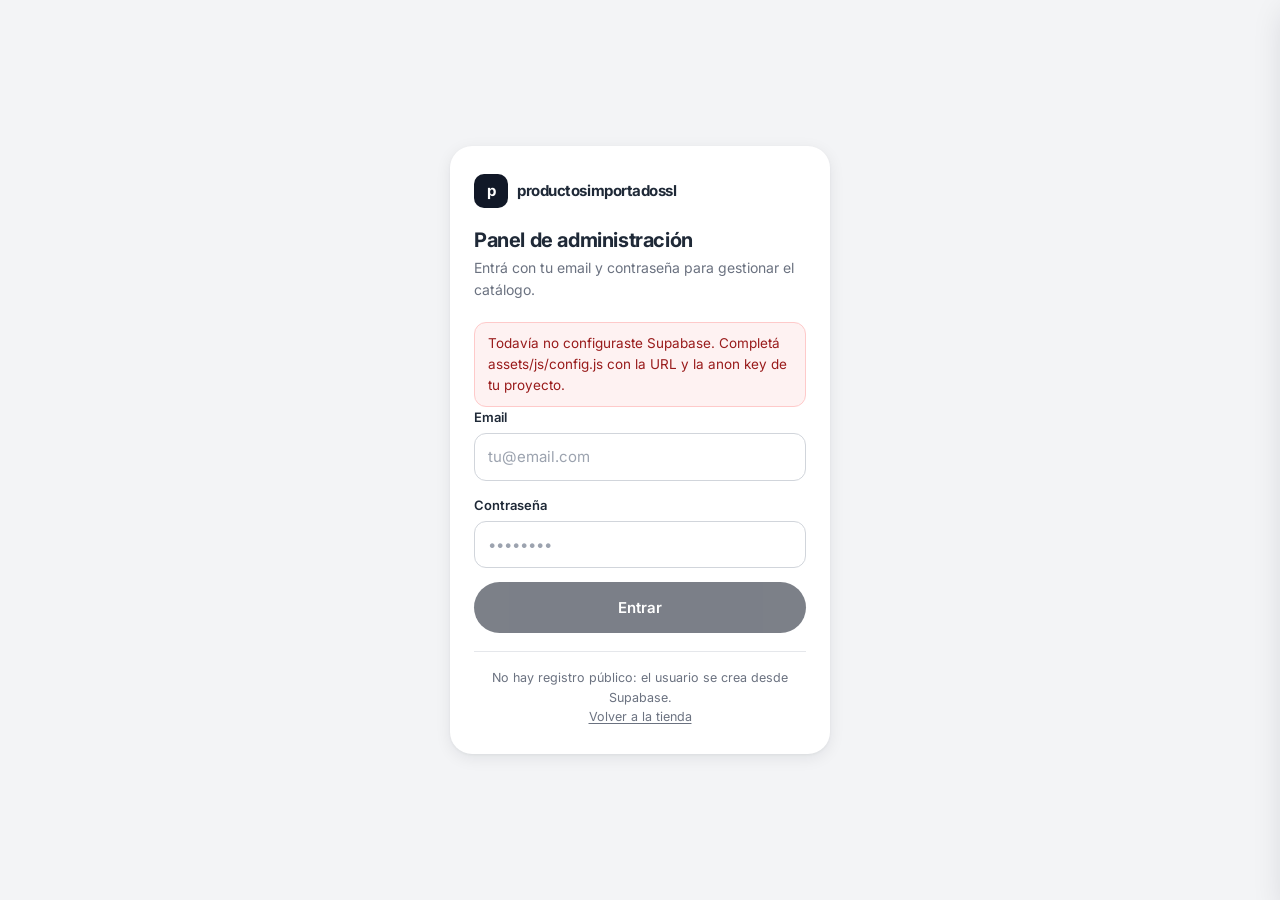
==== admin/index.html @ def45929 "Catálogo de productos con pedidos por WhatsApp y panel de administración Tienda para "productosimpor" ====
<!DOCTYPE html>
<html lang="es">
<head>
<meta charset="UTF-8">
<meta name="viewport" content="width=device-width, initial-scale=1, viewport-fit=cover">
<meta name="theme-color" content="#111827">
<meta name="robots" content="noindex, nofollow">

<title>Panel · productosimportadossl</title>
<meta name="description" content="Panel de administración del catálogo.">

<link rel="icon" href="../assets/img/favicon.svg" type="image/svg+xml">
<link rel="preconnect" href="https://fonts.googleapis.com">
<link rel="preconnect" href="https://fonts.gstatic.com" crossorigin>
<link href="https://fonts.googleapis.com/css2?family=Inter:wght@400;500;600;700&display=swap" rel="stylesheet">

<link rel="stylesheet" href="../assets/css/base.css">
<link rel="stylesheet" href="../assets/css/admin.css">
</head>
<body class="admin">

<!-- ======================= LOGIN ======================= -->
<section class="login" id="pantalla-login">
  <div class="login__caja">
    <div class="login__marca">
      <span class="logo__marca" aria-hidden="true">p</span>
      productosimportadossl
    </div>

    <h1>Panel de administración</h1>
    <p class="login__sub">Entrá con tu email y contraseña para gestionar el catálogo.</p>

    <div class="login__error oculto" id="login-error" role="alert"></div>

    <form id="form-login" novalidate>
      <div class="campo">
        <label class="campo__etiqueta" for="login-email">Email</label>
        <input class="entrada" id="login-email" type="email" autocomplete="username"
               inputmode="email" required placeholder="tu@email.com">
      </div>
      <div class="campo">
        <label class="campo__etiqueta" for="login-clave">Contraseña</label>
        <input class="entrada" id="login-clave" type="password" autocomplete="current-password"
               required placeholder="••••••••">
      </div>
      <button class="btn btn--principal btn--bloque btn--grande" type="submit" id="login-btn">
        Entrar
      </button>
    </form>

    <p class="login__pie">
      No hay registro público: el usuario se crea desde Supabase.<br>
      <a href="../">Volver a la tienda</a>
    </p>
  </div>
</section>

<!-- ======================= PANEL ======================= -->
<div class="oculto" id="pantalla-panel">

  <header class="panel-header">
    <div class="contenedor">
      <div class="panel-header__fila">
        <div class="panel-header__marca">
          <span class="logo__marca" aria-hidden="true">p</span>
          <span class="texto">Panel</span>
        </div>
        <span class="panel-header__usuario" id="usuario-actual"></span>
        <a class="btn btn--secundario btn--chico" href="../" target="_blank" rel="noopener">Ver tienda</a>
        <button class="btn btn--fantasma btn--chico" id="btn-salir">Salir</button>
      </div>

      <nav class="pestanias" role="tablist" aria-label="Secciones del panel">
        <button class="pestania" role="tab" data-vista="productos" aria-selected="true">Productos</button>
        <button class="pestania" role="tab" data-vista="categorias" aria-selected="false">Categorías</button>
      </nav>
    </div>
  </header>

  <!-- ---------- Vista: productos ---------- -->
  <main class="panel" id="vista-productos">
    <div class="contenedor">

      <div class="metricas" id="metricas"></div>

      <div class="panel__cabecera">
        <div>
          <h1>Productos</h1>
          <p id="conteo-productos">—</p>
        </div>
        <button class="btn btn--principal" id="btn-nuevo">
          <svg width="16" height="16" viewBox="0 0 24 24" fill="none" stroke="currentColor" stroke-width="2.4" stroke-linecap="round" aria-hidden="true"><path d="M12 5v14M5 12h14"></path></svg>
          Nuevo producto
        </button>
      </div>

      <div class="filtros-admin">
        <input class="entrada" id="admin-buscador" type="search" placeholder="Buscar por nombre, categoría o etiqueta…" autocomplete="off">
        <select class="entrada" id="admin-categoria">
          <option value="todas">Todas las categorías</option>
        </select>
      </div>

      <div class="lista-admin" id="lista-productos" aria-live="polite"></div>
    </div>
  </main>

  <!-- ---------- Vista: categorías ---------- -->
  <main class="panel oculto" id="vista-categorias">
    <div class="contenedor">
      <div class="panel__cabecera">
        <div>
          <h1>Categorías</h1>
          <p>Las categorías se muestran en la tienda en este orden.</p>
        </div>
      </div>

      <div class="tarjeta-panel">
        <form class="forma-categoria" id="form-categoria">
          <input class="entrada" id="categoria-nueva" type="text" placeholder="Nombre de la categoría" required>
          <button class="btn btn--principal" type="submit">Agregar</button>
        </form>
        <div class="categorias-lista" id="lista-categorias" aria-live="polite"></div>
      </div>
    </div>
  </main>
</div>

<!-- ======================= HOJA: FORMULARIO DE PRODUCTO ======================= -->
<div class="fondo-panel" id="fondo-panel"></div>

<section class="hoja" id="hoja-producto" role="dialog" aria-modal="true" aria-labelledby="hoja-titulo" aria-hidden="true">
  <div class="hoja__cabecera">
    <h2 id="hoja-titulo">Nuevo producto</h2>
    <button class="btn btn--fantasma" id="cerrar-hoja" aria-label="Cerrar">
      <svg width="20" height="20" viewBox="0 0 24 24" fill="none" stroke="currentColor" stroke-width="2.2" stroke-linecap="round" aria-hidden="true"><path d="M18 6 6 18M6 6l12 12"></path></svg>
    </button>
  </div>

  <form class="hoja__cuerpo" id="form-producto" novalidate>
    <div class="campo">
      <label class="campo__etiqueta" for="p-nombre">Nombre *</label>
      <input class="entrada" id="p-nombre" type="text" required placeholder="Ej: Funda silicona premium">
    </div>

    <div class="campo">
      <label class="campo__etiqueta" for="p-categoria">Categoría *</label>
      <select class="entrada" id="p-categoria" required></select>
      <span class="campo__ayuda">Las categorías se administran en la pestaña "Categorías".</span>
    </div>

    <div class="fila-doble">
      <div class="campo">
        <label class="campo__etiqueta" for="p-precio">Precio (ARS) *</label>
        <input class="entrada" id="p-precio" type="number" min="0" step="1" required
               inputmode="numeric" placeholder="12500">
      </div>
      <div class="campo">
        <label class="campo__etiqueta" for="p-precio-anterior">Precio anterior</label>
        <input class="entrada" id="p-precio-anterior" type="number" min="0" step="1"
               inputmode="numeric" placeholder="Opcional">
      </div>
    </div>

    <div class="campo">
      <label class="campo__etiqueta" for="p-descripcion">Descripción</label>
      <textarea class="entrada" id="p-descripcion" rows="4"
                placeholder="Contá qué incluye, materiales, medidas…"></textarea>
    </div>

    <div class="campo">
      <span class="campo__etiqueta">Fotos</span>
      <div class="fotos" id="p-fotos"></div>
      <input type="file" id="p-archivo" accept="image/*" multiple class="oculto">
      <span class="campo__ayuda">La primera foto es la que se ve en el catálogo. Podés subir varias desde el celular.</span>
    </div>

    <div class="campo">
      <label class="campo__etiqueta" for="p-variantes">Variantes</label>
      <input class="entrada" id="p-variantes" type="text"
             placeholder="iPhone 15, iPhone 14, Samsung A54">
      <span class="campo__ayuda">Separalas con comas. Ej: modelos de celular, ml de perfume, colores.</span>
    </div>

    <div class="campo">
      <label class="campo__etiqueta" for="p-etiqueta">Etiqueta</label>
      <select class="entrada" id="p-etiqueta">
        <option value="">Sin etiqueta</option>
        <option value="Importado">Importado</option>
        <option value="Nuevo">Nuevo</option>
        <option value="Oferta">Oferta</option>
        <option value="Más vendido">Más vendido</option>
      </select>
    </div>

    <div class="grupo-interruptores">
      <label class="interruptor"><input type="checkbox" id="p-stock" checked> Hay stock</label>
      <label class="interruptor"><input type="checkbox" id="p-activo" checked> Visible</label>
      <label class="interruptor"><input type="checkbox" id="p-destacado"> Destacado</label>
    </div>
  </form>

  <div class="hoja__pie">
    <button class="btn btn--secundario" id="hoja-cancelar" type="button">Cancelar</button>
    <button class="btn btn--principal" id="hoja-guardar" type="button">Guardar</button>
  </div>
</section>

<!-- ======================= CONFIRMAR BORRADO ======================= -->
<div class="confirmar" id="confirmar" role="dialog" aria-modal="true" aria-labelledby="confirmar-titulo" aria-hidden="true">
  <h3 id="confirmar-titulo">¿Borrar producto?</h3>
  <p id="confirmar-texto">Esta acción no se puede deshacer.</p>
  <div class="confirmar__acciones">
    <button class="btn btn--secundario" id="confirmar-no" type="button">Cancelar</button>
    <button class="btn btn--peligro" id="confirmar-si" type="button">Borrar</button>
  </div>
</div>

<script type="module" src="../assets/js/admin.js"></script>
</body>
</html>
---- assets/css/base.css ----
/* ============================================================================
   Base compartida entre el sitio público y el panel de administración
   ============================================================================ */

:root {
  /* Colores */
  --fondo:            #F3F4F6;
  --tarjeta:          #FFFFFF;
  --texto:            #1F2937;
  --texto-suave:      #6B7280;
  --borde:            #E5E7EB;
  --borde-fuerte:     #D1D5DB;
  --grafito:          #111827;
  --grafito-hover:    #1F2937;
  --whatsapp:         #25D366;
  --whatsapp-hover:   #1EBE5A;
  --oferta:           #DC2626;
  --oferta-suave:     #FEF2F2;
  --ok:               #059669;

  /* Formas y sombras */
  --r-sm: 8px;
  --r-md: 12px;
  --r-lg: 16px;
  --r-xl: 22px;
  --r-full: 999px;
  --sombra-suave: 0 1px 2px rgba(17, 24, 39, .04), 0 2px 8px rgba(17, 24, 39, .06);
  --sombra-media: 0 4px 16px rgba(17, 24, 39, .08), 0 1px 3px rgba(17, 24, 39, .05);
  --sombra-alta:  0 12px 32px rgba(17, 24, 39, .14), 0 2px 8px rgba(17, 24, 39, .08);

  /* Medidas */
  --ancho: 1180px;
  --alto-header: 62px;
  --transicion: 180ms cubic-bezier(.4, 0, .2, 1);
}

*, *::before, *::after { box-sizing: border-box; }

* { margin: 0; padding: 0; }

html {
  -webkit-text-size-adjust: 100%;
  scroll-behavior: smooth;
  scroll-padding-top: calc(var(--alto-header) + 12px);
}

body {
  font-family: 'Inter', system-ui, -apple-system, 'Segoe UI', Roboto, sans-serif;
  background: var(--fondo);
  color: var(--texto);
  font-size: 15px;
  line-height: 1.55;
  -webkit-font-smoothing: antialiased;
  overflow-x: hidden;
}

body.sin-scroll { overflow: hidden; }

img { display: block; max-width: 100%; height: auto; }
button, input, select, textarea { font: inherit; color: inherit; }
button { background: none; border: 0; cursor: pointer; }
a { color: inherit; text-decoration: none; }
ul, ol { list-style: none; }

h1, h2, h3, h4 { line-height: 1.22; font-weight: 700; letter-spacing: -.02em; }

:focus-visible {
  outline: 2px solid var(--grafito);
  outline-offset: 2px;
  border-radius: 4px;
}

.contenedor {
  width: 100%;
  max-width: var(--ancho);
  margin-inline: auto;
  padding-inline: 16px;
}

.solo-lectores {
  position: absolute;
  width: 1px; height: 1px;
  overflow: hidden;
  clip: rect(0 0 0 0);
  white-space: nowrap;
}

/* --- Botones -------------------------------------------------------------- */

.btn {
  display: inline-flex;
  align-items: center;
  justify-content: center;
  gap: 8px;
  padding: 11px 18px;
  border-radius: var(--r-full);
  font-size: 14px;
  font-weight: 600;
  white-space: nowrap;
  transition: background var(--transicion), color var(--transicion),
              transform var(--transicion), box-shadow var(--transicion), opacity var(--transicion);
}

.btn:active { transform: scale(.975); }
.btn:disabled { opacity: .55; cursor: not-allowed; transform: none; }

.btn--principal { background: var(--grafito); color: #fff; }
.btn--principal:hover:not(:disabled) { background: var(--grafito-hover); box-shadow: var(--sombra-media); }

.btn--secundario {
  background: var(--tarjeta);
  color: var(--texto);
  border: 1px solid var(--borde-fuerte);
}
.btn--secundario:hover:not(:disabled) { background: #FAFAFB; border-color: var(--texto-suave); }

.btn--whatsapp { background: var(--whatsapp); color: #fff; }
.btn--whatsapp:hover:not(:disabled) { background: var(--whatsapp-hover); box-shadow: 0 4px 16px rgba(37, 211, 102, .32); }

.btn--peligro { background: var(--oferta); color: #fff; }
.btn--peligro:hover:not(:disabled) { background: #B91C1C; }

.btn--fantasma { color: var(--texto-suave); padding: 8px 12px; }
.btn--fantasma:hover:not(:disabled) { background: rgba(17, 24, 39, .06); color: var(--texto); }

.btn--bloque { width: 100%; }
.btn--chico { padding: 8px 14px; font-size: 13px; }
.btn--grande { padding: 14px 26px; font-size: 15px; border-radius: var(--r-full); }

/* --- Formularios ---------------------------------------------------------- */

.campo { display: flex; flex-direction: column; gap: 6px; }

.campo__etiqueta {
  font-size: 13px;
  font-weight: 600;
  color: var(--texto);
}

.campo__ayuda { font-size: 12px; color: var(--texto-suave); }

.entrada {
  width: 100%;
  padding: 11px 13px;
  background: var(--tarjeta);
  border: 1px solid var(--borde-fuerte);
  border-radius: var(--r-md);
  font-size: 15px; /* 16px o más evita el zoom automático en iOS; 15px + el meta viewport alcanza */
  transition: border-color var(--transicion), box-shadow var(--transicion);
}
.entrada::placeholder { color: #9CA3AF; }
.entrada:focus {
  outline: none;
  border-color: var(--grafito);
  box-shadow: 0 0 0 3px rgba(17, 24, 39, .08);
}
textarea.entrada { resize: vertical; min-height: 96px; line-height: 1.5; }
select.entrada {
  appearance: none;
  background-image: url("data:image/svg+xml;charset=utf-8,%3Csvg xmlns='http://www.w3.org/2000/svg' viewBox='0 0 16 16' fill='%236B7280'%3E%3Cpath d='M4.2 6.2a1 1 0 0 1 1.4 0L8 8.6l2.4-2.4a1 1 0 1 1 1.4 1.4l-3.1 3.1a1 1 0 0 1-1.4 0L4.2 7.6a1 1 0 0 1 0-1.4z'/%3E%3C/svg%3E");
  background-repeat: no-repeat;
  background-position: right 11px center;
  padding-right: 36px;
}

.interruptor { display: inline-flex; align-items: center; gap: 9px; cursor: pointer; font-size: 14px; }
.interruptor input { width: 18px; height: 18px; accent-color: var(--grafito); cursor: pointer; }

/* --- Etiquetas ------------------------------------------------------------ */

.etiqueta {
  display: inline-flex;
  align-items: center;
  padding: 3px 9px;
  border-radius: var(--r-full);
  background: rgba(17, 24, 39, .82);
  color: #fff;
  font-size: 11px;
  font-weight: 600;
  letter-spacing: .01em;
  backdrop-filter: blur(4px);
}
.etiqueta--oferta { background: var(--oferta); }
.etiqueta--neutra { background: var(--borde); color: var(--texto-suave); backdrop-filter: none; }
.etiqueta--ok { background: rgba(5, 150, 105, .12); color: var(--ok); backdrop-filter: none; }

/* --- Avisos --------------------------------------------------------------- */

.avisos {
  position: fixed;
  top: calc(var(--alto-header) + 10px);
  right: 12px;
  left: 12px;
  z-index: 300;
  display: flex;
  flex-direction: column;
  align-items: flex-end;
  gap: 8px;
  pointer-events: none;
}

.aviso {
  max-width: 340px;
  padding: 11px 16px;
  border-radius: var(--r-md);
  background: var(--grafito);
  color: #fff;
  font-size: 14px;
  font-weight: 500;
  box-shadow: var(--sombra-alta);
  opacity: 1;
  transform: translateY(0);
  transition: opacity 240ms ease, transform 240ms ease;
  animation: aviso-entra 240ms cubic-bezier(.2, .8, .2, 1);
}
.aviso--error { background: var(--oferta); }
.aviso--saliendo { opacity: 0; transform: translateY(-8px); }

@keyframes aviso-entra {
  from { opacity: 0; transform: translateY(-10px) scale(.97); }
  to   { opacity: 1; transform: translateY(0) scale(1); }
}

/* --- Estados vacíos y carga ---------------------------------------------- */

.vacio {
  padding: 48px 20px;
  text-align: center;
  color: var(--texto-suave);
  background: var(--tarjeta);
  border: 1px dashed var(--borde-fuerte);
  border-radius: var(--r-lg);
}
.vacio strong { display: block; color: var(--texto); font-size: 16px; margin-bottom: 4px; }

.esqueleto {
  background: linear-gradient(100deg, #EEF0F3 30%, #F7F8F9 50%, #EEF0F3 70%);
  background-size: 220% 100%;
  animation: brillo 1.2s infinite linear;
  border-radius: var(--r-md);
}
@keyframes brillo {
  from { background-position: 120% 0; }
  to   { background-position: -20% 0; }
}

.girando { animation: girar .8s linear infinite; }
@keyframes girar { to { transform: rotate(360deg); } }

/* --- Aparición suave ----------------------------------------------------- */

.aparece {
  opacity: 0;
  transform: translateY(14px);
  transition: opacity 520ms ease, transform 520ms cubic-bezier(.2, .8, .2, 1);
}
.aparece.visible { opacity: 1; transform: none; }

@media (prefers-reduced-motion: reduce) {
  html { scroll-behavior: auto; }
  *, *::before, *::after {
    animation-duration: .01ms !important;
    animation-iteration-count: 1 !important;
    transition-duration: .01ms !important;
  }
  .aparece { opacity: 1; transform: none; }
}
---- assets/css/admin.css ----
/* ============================================================================
   Panel de administración — pensado para usar desde el celular
   ============================================================================ */

body.admin { background: var(--fondo); padding-bottom: env(safe-area-inset-bottom); }

/* --- Pantalla de login --------------------------------------------------- */

.login {
  min-height: 100vh;
  min-height: 100dvh;
  display: grid;
  place-items: center;
  padding: 24px 16px;
}

.login__caja {
  width: 100%;
  max-width: 380px;
  padding: 28px 24px;
  background: var(--tarjeta);
  border-radius: var(--r-xl);
  box-shadow: var(--sombra-media);
}

.login__marca {
  display: flex;
  align-items: center;
  gap: 9px;
  margin-bottom: 20px;
  font-weight: 700;
  letter-spacing: -.03em;
}
.login__marca .logo__marca {
  width: 34px; height: 34px;
  display: grid; place-items: center;
  border-radius: 10px;
  background: var(--grafito);
  color: #fff;
  font-size: 15px;
}

.login h1 { font-size: 20px; margin-bottom: 5px; }
.login__sub { color: var(--texto-suave); font-size: 14px; margin-bottom: 22px; }

.login form { display: flex; flex-direction: column; gap: 14px; }

.login__error {
  padding: 10px 13px;
  border-radius: var(--r-md);
  background: var(--oferta-suave);
  border: 1px solid #FECACA;
  color: #991B1B;
  font-size: 13.5px;
}

.login__pie {
  margin-top: 18px;
  padding-top: 16px;
  border-top: 1px solid var(--borde);
  font-size: 12.5px;
  color: var(--texto-suave);
  text-align: center;
}
.login__pie a { text-decoration: underline; text-underline-offset: 2px; }

/* --- Cabecera del panel -------------------------------------------------- */

.panel-header {
  position: sticky;
  top: 0;
  z-index: 100;
  background: rgba(255, 255, 255, .92);
  backdrop-filter: blur(14px);
  border-bottom: 1px solid var(--borde);
}

.panel-header__fila {
  display: flex;
  align-items: center;
  gap: 10px;
  padding: 11px 0;
}

.panel-header__marca {
  display: flex;
  align-items: center;
  gap: 8px;
  font-size: 14px;
  font-weight: 700;
  letter-spacing: -.02em;
  margin-right: auto;
  min-width: 0;
}
.panel-header__marca .logo__marca {
  width: 28px; height: 28px;
  display: grid; place-items: center;
  border-radius: 8px;
  background: var(--grafito);
  color: #fff;
  font-size: 13px;
  flex-shrink: 0;
}
.panel-header__marca span.texto {
  overflow: hidden;
  text-overflow: ellipsis;
  white-space: nowrap;
}

.panel-header__usuario {
  display: none;
  font-size: 12.5px;
  color: var(--texto-suave);
}
@media (min-width: 620px) { .panel-header__usuario { display: block; } }

/* --- Pestañas ------------------------------------------------------------ */

.pestanias {
  display: flex;
  gap: 4px;
  padding-bottom: 9px;
  overflow-x: auto;
  scrollbar-width: none;
}
.pestanias::-webkit-scrollbar { display: none; }

.pestania {
  flex-shrink: 0;
  padding: 8px 15px;
  border-radius: var(--r-full);
  font-size: 13.5px;
  font-weight: 600;
  color: var(--texto-suave);
  transition: all var(--transicion);
}
.pestania:hover { background: rgba(17, 24, 39, .05); color: var(--texto); }
.pestania[aria-selected="true"] { background: var(--grafito); color: #fff; }

/* --- Contenido ----------------------------------------------------------- */

.panel { padding: 16px 0 60px; }

.panel__cabecera {
  display: flex;
  align-items: center;
  justify-content: space-between;
  gap: 12px;
  flex-wrap: wrap;
  margin-bottom: 14px;
}
.panel__cabecera h1 { font-size: 19px; }
.panel__cabecera p { font-size: 13px; color: var(--texto-suave); }

.tarjeta-panel {
  background: var(--tarjeta);
  border-radius: var(--r-lg);
  box-shadow: var(--sombra-suave);
  padding: 16px;
}

.filtros-admin {
  display: grid;
  gap: 9px;
  grid-template-columns: 1fr;
  margin-bottom: 14px;
}
@media (min-width: 620px) { .filtros-admin { grid-template-columns: 2fr 1fr; } }

/* --- Métricas ------------------------------------------------------------ */

.metricas {
  display: grid;
  grid-template-columns: repeat(2, 1fr);
  gap: 9px;
  margin-bottom: 16px;
}
@media (min-width: 620px) { .metricas { grid-template-columns: repeat(4, 1fr); } }

.metrica {
  padding: 13px 15px;
  background: var(--tarjeta);
  border-radius: var(--r-md);
  box-shadow: var(--sombra-suave);
}
.metrica__valor { font-size: 22px; font-weight: 700; letter-spacing: -.03em; }
.metrica__nombre { font-size: 12px; color: var(--texto-suave); }

/* --- Lista de productos -------------------------------------------------- */

.lista-admin { display: flex; flex-direction: column; gap: 10px; }

.fila {
  display: grid;
  grid-template-columns: 58px 1fr;
  gap: 12px;
  padding: 12px;
  background: var(--tarjeta);
  border-radius: var(--r-lg);
  box-shadow: var(--sombra-suave);
  transition: box-shadow var(--transicion), opacity var(--transicion);
}
.fila:hover { box-shadow: var(--sombra-media); }
.fila.inactiva { opacity: .62; }

.fila__foto {
  width: 58px; height: 58px;
  border-radius: var(--r-md);
  overflow: hidden;
  background: #EEF0F3;
  position: relative;
}
.fila__foto img { width: 100%; height: 100%; object-fit: cover; }
.fila__foto .cuantas {
  position: absolute;
  bottom: 2px; right: 2px;
  padding: 0 4px;
  border-radius: 5px;
  background: rgba(17, 24, 39, .8);
  color: #fff;
  font-size: 10px;
  font-weight: 600;
}

.fila__datos { min-width: 0; display: flex; flex-direction: column; gap: 6px; }

.fila__titulo {
  display: flex;
  align-items: baseline;
  gap: 8px;
  flex-wrap: wrap;
}
.fila__nombre { font-size: 14.5px; font-weight: 600; line-height: 1.3; }
.fila__categoria { font-size: 12px; color: var(--texto-suave); }

.fila__precio { font-size: 14px; font-weight: 700; }
.fila__precio s { color: var(--texto-suave); font-weight: 400; font-size: 12.5px; margin-left: 6px; }

.fila__marcas { display: flex; gap: 5px; flex-wrap: wrap; }

.fila__acciones {
  display: flex;
  gap: 6px;
  flex-wrap: wrap;
  margin-top: 4px;
}

.mini {
  display: inline-flex;
  align-items: center;
  gap: 5px;
  padding: 6px 11px;
  border-radius: var(--r-full);
  border: 1px solid var(--borde-fuerte);
  background: var(--tarjeta);
  font-size: 12.5px;
  font-weight: 600;
  color: var(--texto-suave);
  transition: all var(--transicion);
}
.mini:hover { border-color: var(--texto-suave); color: var(--texto); }
.mini:active { transform: scale(.96); }
.mini[aria-pressed="true"] {
  background: var(--grafito);
  border-color: var(--grafito);
  color: #fff;
}
.mini--editar { border-color: var(--grafito); color: var(--grafito); }
.mini--editar:hover { background: var(--grafito); color: #fff; }
.mini--borrar:hover { border-color: var(--oferta); color: var(--oferta); background: var(--oferta-suave); }
.mini:disabled { opacity: .5; cursor: progress; }

/* --- Formulario de producto (hoja lateral / inferior) ------------------- */

.hoja {
  position: fixed;
  z-index: 210;
  left: 0; right: 0; bottom: 0;
  max-height: 94vh;
  max-height: 94dvh;
  display: flex;
  flex-direction: column;
  background: var(--tarjeta);
  border-radius: var(--r-xl) var(--r-xl) 0 0;
  box-shadow: var(--sombra-alta);
  transform: translateY(100%);
  transition: transform 300ms cubic-bezier(.2, .8, .2, 1);
}
.hoja.abierta { transform: translateY(0); }

.hoja__cabecera {
  display: flex;
  align-items: center;
  justify-content: space-between;
  gap: 10px;
  padding: 14px 16px;
  border-bottom: 1px solid var(--borde);
}
.hoja__cabecera h2 { font-size: 17px; }

.hoja__cuerpo {
  flex: 1;
  overflow-y: auto;
  -webkit-overflow-scrolling: touch;
  padding: 16px;
  display: flex;
  flex-direction: column;
  gap: 15px;
}

.hoja__pie {
  display: flex;
  gap: 9px;
  padding: 12px 16px calc(12px + env(safe-area-inset-bottom));
  border-top: 1px solid var(--borde);
  background: var(--tarjeta);
}
.hoja__pie .btn { flex: 1; }

@media (min-width: 760px) {
  .hoja {
    top: 0; bottom: 0; right: 0; left: auto;
    width: min(560px, 100vw);
    max-height: none;
    border-radius: 0;
    transform: translateX(101%);
  }
  .hoja.abierta { transform: translateX(0); }
}

.fila-doble {
  display: grid;
  grid-template-columns: 1fr 1fr;
  gap: 11px;
}

.grupo-interruptores {
  display: grid;
  grid-template-columns: 1fr 1fr;
  gap: 9px;
  padding: 13px;
  background: var(--fondo);
  border-radius: var(--r-md);
}

/* --- Subida de fotos ----------------------------------------------------- */

.fotos {
  display: grid;
  grid-template-columns: repeat(auto-fill, minmax(84px, 1fr));
  gap: 9px;
}

.foto {
  position: relative;
  aspect-ratio: 1;
  border-radius: var(--r-md);
  overflow: hidden;
  background: #EEF0F3;
  border: 1px solid var(--borde);
}
.foto img { width: 100%; height: 100%; object-fit: cover; }

.foto__borrar {
  position: absolute;
  top: 4px; right: 4px;
  display: grid;
  place-items: center;
  width: 23px; height: 23px;
  border-radius: var(--r-full);
  background: rgba(17, 24, 39, .78);
  color: #fff;
  transition: background var(--transicion);
}
.foto__borrar:hover { background: var(--oferta); }

.foto__principal {
  position: absolute;
  bottom: 4px; left: 4px;
  padding: 1px 6px;
  border-radius: 5px;
  background: rgba(17, 24, 39, .8);
  color: #fff;
  font-size: 9.5px;
  font-weight: 700;
  letter-spacing: .02em;
}

.foto--subiendo { display: grid; place-items: center; color: var(--texto-suave); }

.agregar-foto {
  display: grid;
  place-items: center;
  gap: 4px;
  aspect-ratio: 1;
  border: 2px dashed var(--borde-fuerte);
  border-radius: var(--r-md);
  color: var(--texto-suave);
  font-size: 11.5px;
  font-weight: 600;
  text-align: center;
  transition: all var(--transicion);
  cursor: pointer;
}
.agregar-foto:hover { border-color: var(--grafito); color: var(--grafito); background: rgba(17, 24, 39, .03); }

/* --- Categorías ---------------------------------------------------------- */

.categorias-lista { display: flex; flex-direction: column; gap: 8px; }

.categoria-fila {
  display: grid;
  grid-template-columns: auto 1fr auto;
  align-items: center;
  gap: 10px;
  padding: 10px 12px;
  background: var(--tarjeta);
  border-radius: var(--r-md);
  box-shadow: var(--sombra-suave);
}

.categoria-fila__orden {
  display: flex;
  flex-direction: column;
  gap: 2px;
}
.categoria-fila__orden button {
  display: grid;
  place-items: center;
  width: 24px; height: 19px;
  border-radius: 5px;
  color: var(--texto-suave);
  transition: all var(--transicion);
}
.categoria-fila__orden button:hover:not(:disabled) { background: var(--fondo); color: var(--texto); }
.categoria-fila__orden button:disabled { opacity: .3; cursor: default; }

.categoria-fila__nombre { min-width: 0; }
.categoria-fila__nombre strong { font-size: 14.5px; font-weight: 600; display: block; }
.categoria-fila__nombre span { font-size: 12px; color: var(--texto-suave); }
.categoria-fila__nombre input { margin-bottom: 0; }

.categoria-fila__acciones { display: flex; gap: 5px; }

.forma-categoria {
  display: grid;
  grid-template-columns: 1fr auto;
  gap: 9px;
  margin-bottom: 14px;
}

/* --- Confirmación de borrado -------------------------------------------- */

.confirmar {
  position: fixed;
  z-index: 230;
  top: 50%; left: 50%;
  transform: translate(-50%, -48%) scale(.97);
  width: min(360px, calc(100vw - 32px));
  padding: 22px;
  background: var(--tarjeta);
  border-radius: var(--r-lg);
  box-shadow: var(--sombra-alta);
  opacity: 0;
  pointer-events: none;
  transition: opacity 200ms ease, transform 240ms cubic-bezier(.2, .8, .2, 1);
}
.confirmar.abierta { opacity: 1; pointer-events: auto; transform: translate(-50%, -50%) scale(1); }
.confirmar h3 { font-size: 17px; margin-bottom: 7px; }
.confirmar p { font-size: 14px; color: var(--texto-suave); margin-bottom: 18px; }
.confirmar__acciones { display: flex; gap: 9px; }
.confirmar__acciones .btn { flex: 1; }

.fondo-panel {
  position: fixed;
  inset: 0;
  z-index: 200;
  background: rgba(17, 24, 39, .5);
  backdrop-filter: blur(3px);
  opacity: 0;
  pointer-events: none;
  transition: opacity 240ms ease;
}
.fondo-panel.abierto { opacity: 1; pointer-events: auto; }

.oculto { display: none !important; }
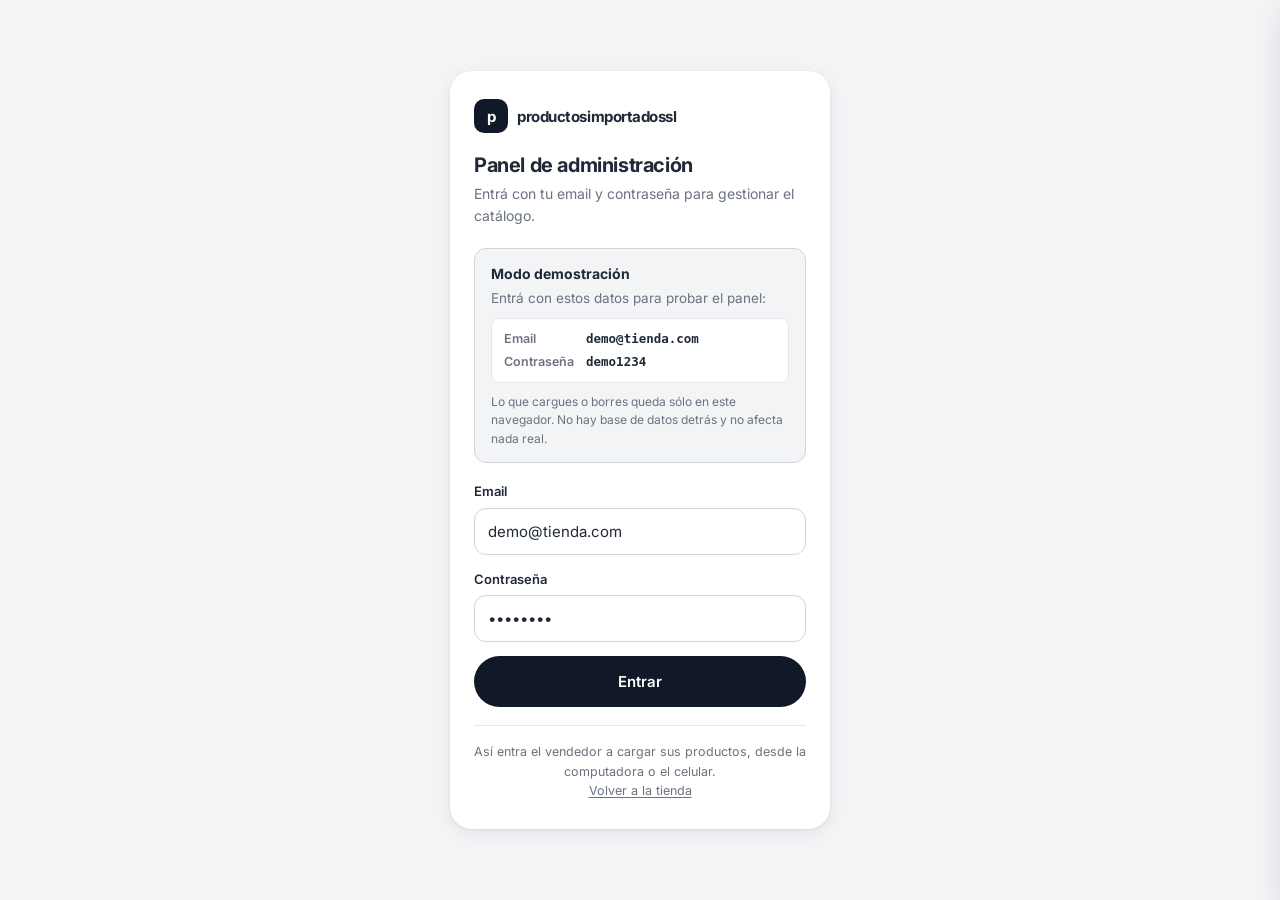
==== commit 89e3cf9a: "Hacer que el panel funcione en modo demostración En modo demo el panel sólo mostraba un cartel dicie" ====
--- a/admin/index.html
+++ b/admin/index.html
@@ -30,6 +30,19 @@
     <h1>Panel de administración</h1>
     <p class="login__sub">Entrá con tu email y contraseña para gestionar el catálogo.</p>
 
+    <div class="caja-demo oculto" id="caja-demo">
+      <strong>Modo demostración</strong>
+      <p>Entrá con estos datos para probar el panel:</p>
+      <dl>
+        <dt>Email</dt><dd id="demo-email">—</dd>
+        <dt>Contraseña</dt><dd id="demo-clave">—</dd>
+      </dl>
+      <p class="caja-demo__nota">
+        Lo que cargues o borres queda sólo en este navegador. No hay base de datos
+        detrás y no afecta nada real.
+      </p>
+    </div>
+
     <div class="login__error oculto" id="login-error" role="alert"></div>
 
     <form id="form-login" novalidate>
@@ -49,7 +62,7 @@
     </form>
 
     <p class="login__pie">
-      No hay registro público: el usuario se crea desde Supabase.<br>
+      <span id="login-pie-texto">No hay registro público: el usuario se crea desde Supabase.</span><br>
       <a href="../">Volver a la tienda</a>
     </p>
   </div>
@@ -64,6 +77,7 @@
         <div class="panel-header__marca">
           <span class="logo__marca" aria-hidden="true">p</span>
           <span class="texto">Panel</span>
+          <span class="chip-demo oculto" id="chip-demo">demo</span>
         </div>
         <span class="panel-header__usuario" id="usuario-actual"></span>
         <a class="btn btn--secundario btn--chico" href="../" target="_blank" rel="noopener">Ver tienda</a>
@@ -80,6 +94,23 @@
   <!-- ---------- Vista: productos ---------- -->
   <main class="panel" id="vista-productos">
     <div class="contenedor">
+
+      <div class="barra-demo oculto" id="barra-demo">
+        <div>
+          <strong>Estás en la demostración.</strong>
+          Cargá, editá y borrá con total libertad: los cambios quedan en este
+          navegador y se ven al instante en la tienda.
+        </div>
+        <button class="btn btn--secundario btn--chico" id="btn-reiniciar-demo" type="button">
+          Reiniciar la demo
+        </button>
+      </div>
+
+      <div class="alerta-registro oculto" id="alerta-registro" role="alert">
+        <strong>El registro público está abierto en Supabase.</strong>
+        Cualquiera podría crearse una cuenta y editar el catálogo. Cerralo en
+        Authentication → Sign In / Providers → Email → «Allow new users to sign up».
+      </div>
 
       <div class="metricas" id="metricas"></div>
 
--- a/assets/css/admin.css
+++ b/assets/css/admin.css
@@ -483,4 +483,79 @@
 }
 .fondo-panel.abierto { opacity: 1; pointer-events: auto; }
 
+.caja-demo {
+  padding: 14px 16px;
+  margin-bottom: 18px;
+  border: 1px solid var(--borde-fuerte);
+  border-radius: var(--r-md);
+  background: var(--fondo);
+  font-size: 13.5px;
+  color: var(--texto-suave);
+}
+.caja-demo strong { display: block; color: var(--texto); font-size: 14px; margin-bottom: 3px; }
+.caja-demo p { margin-bottom: 9px; }
+.caja-demo dl {
+  display: grid;
+  grid-template-columns: auto 1fr;
+  gap: 4px 12px;
+  padding: 10px 12px;
+  margin-bottom: 10px;
+  border-radius: var(--r-sm);
+  background: var(--tarjeta);
+  border: 1px solid var(--borde);
+}
+.caja-demo dt { font-weight: 600; color: var(--texto-suave); font-size: 12.5px; }
+.caja-demo dd {
+  color: var(--texto);
+  font-weight: 600;
+  font-size: 12.5px;
+  font-family: ui-monospace, SFMono-Regular, Menlo, monospace;
+  overflow-wrap: anywhere;
+}
+.caja-demo__nota { margin-bottom: 0 !important; font-size: 12px; }
+
+.chip-demo {
+  padding: 2px 8px;
+  border-radius: var(--r-full);
+  background: var(--borde);
+  color: var(--texto-suave);
+  font-size: 10.5px;
+  font-weight: 700;
+  letter-spacing: .06em;
+  text-transform: uppercase;
+  flex-shrink: 0;
+}
+
+.barra-demo {
+  display: flex;
+  align-items: center;
+  justify-content: space-between;
+  gap: 14px;
+  flex-wrap: wrap;
+  padding: 13px 15px;
+  margin-bottom: 14px;
+  border: 1px solid var(--borde-fuerte);
+  border-left: 4px solid var(--grafito);
+  border-radius: var(--r-md);
+  background: var(--tarjeta);
+  font-size: 13px;
+  color: var(--texto-suave);
+  line-height: 1.5;
+}
+.barra-demo strong { color: var(--texto); }
+.barra-demo > div { flex: 1; min-width: 230px; }
+
+.alerta-registro {
+  padding: 13px 15px;
+  margin-bottom: 14px;
+  border: 1px solid #FECACA;
+  border-left: 4px solid var(--oferta);
+  border-radius: var(--r-md);
+  background: var(--oferta-suave);
+  color: #991B1B;
+  font-size: 13.5px;
+  line-height: 1.5;
+}
+.alerta-registro strong { display: block; margin-bottom: 3px; }
+
 .oculto { display: none !important; }
